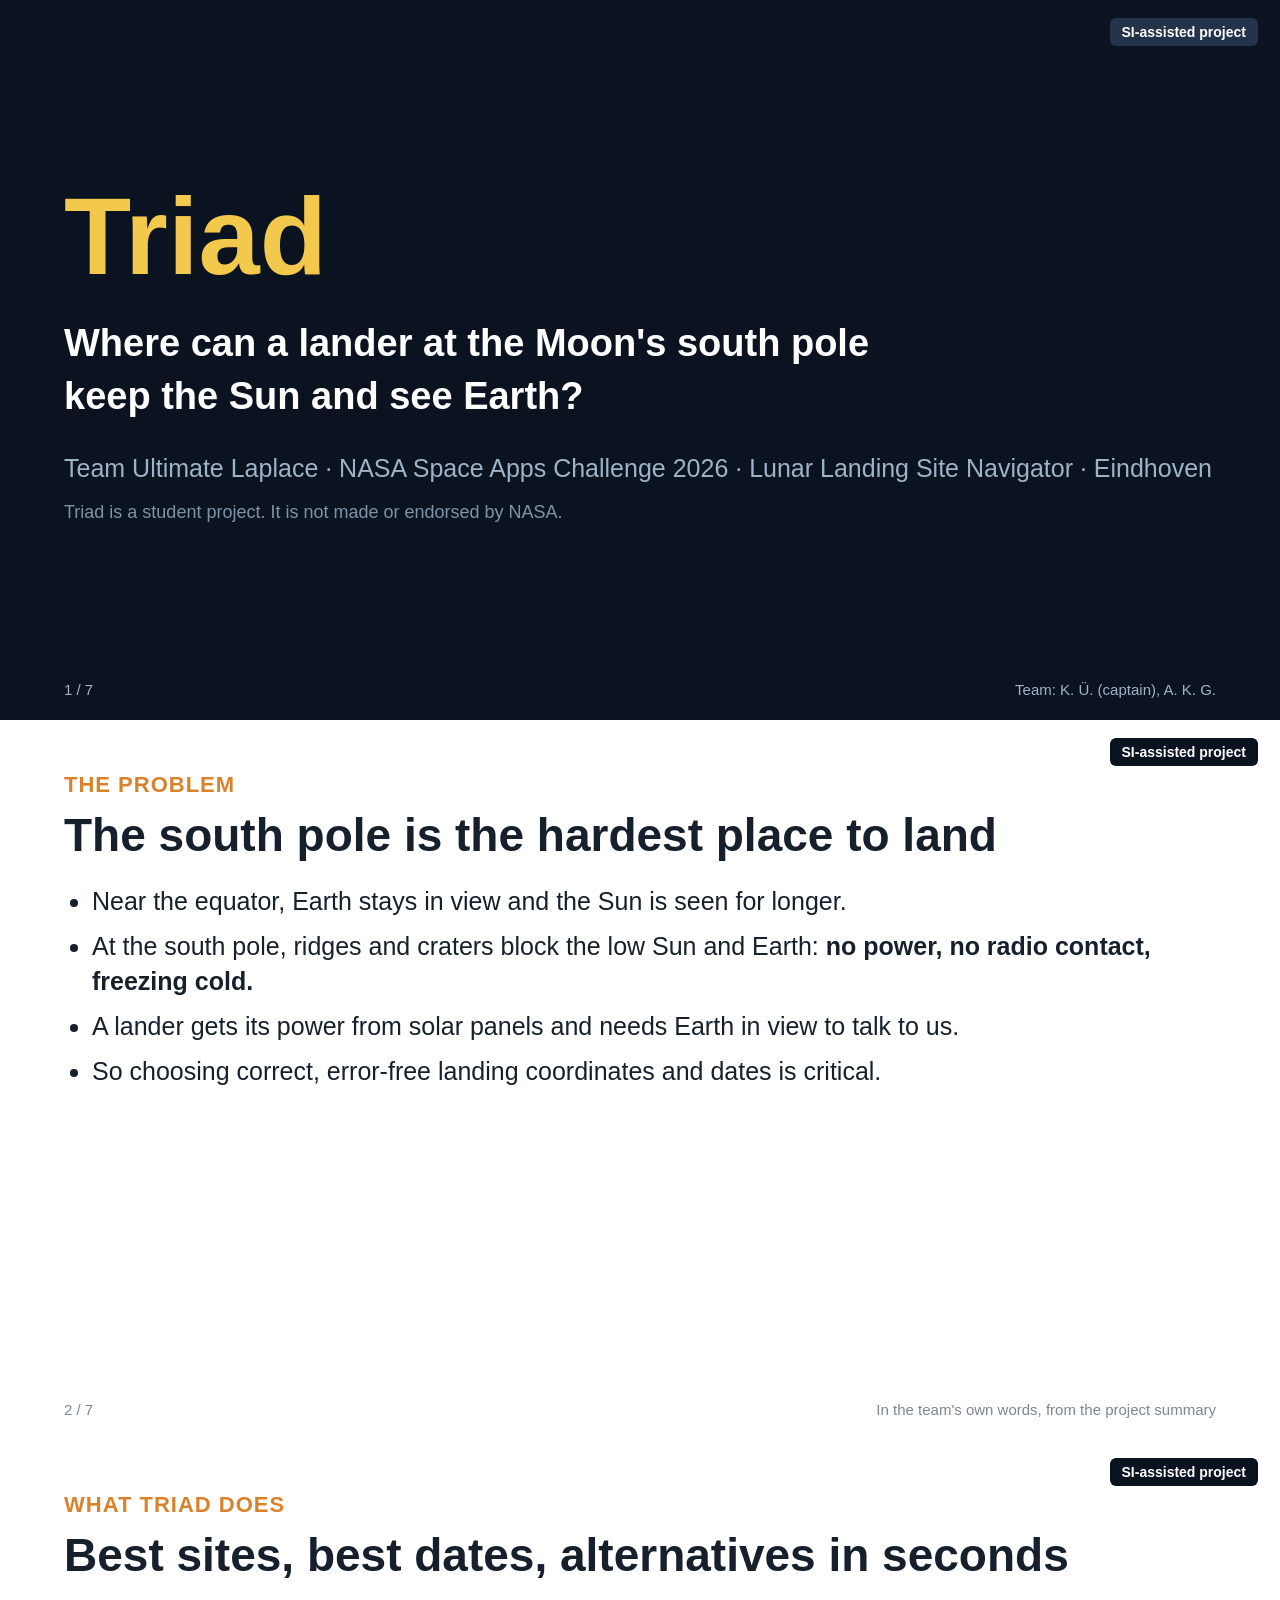
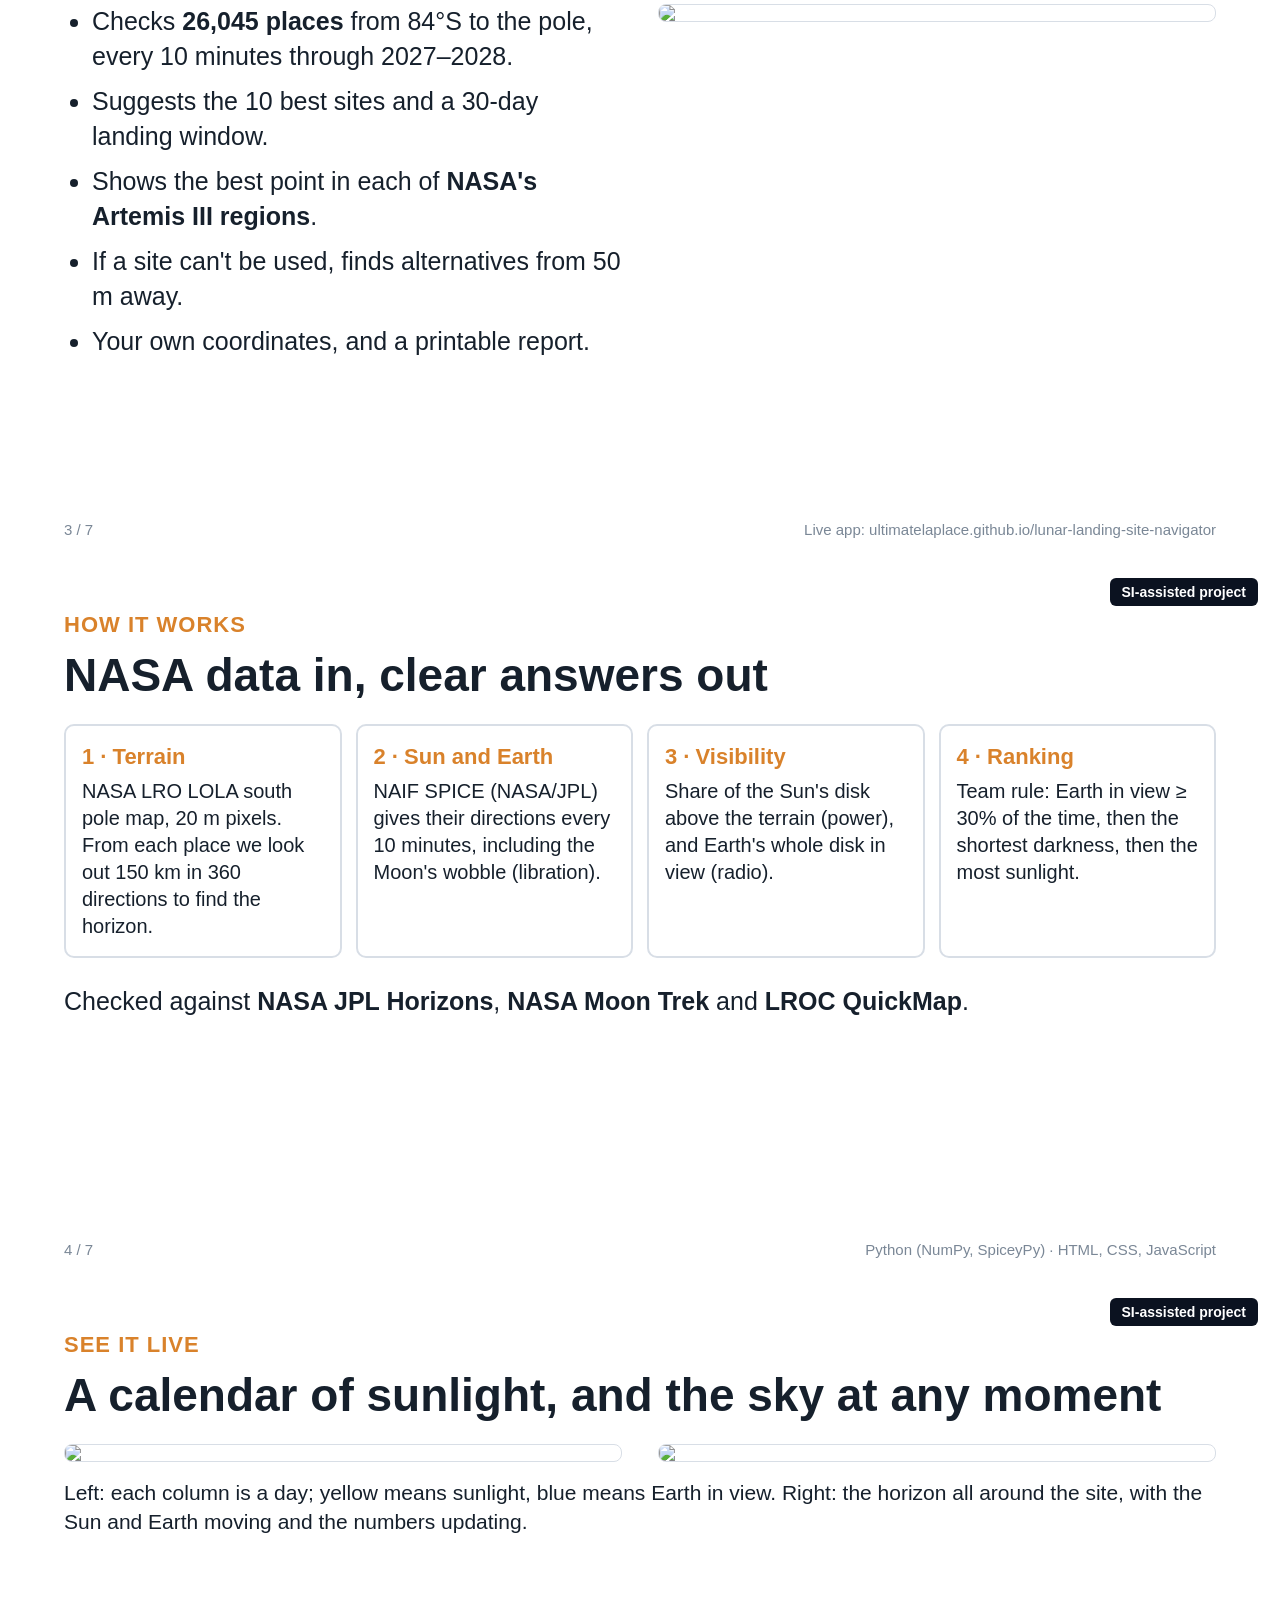
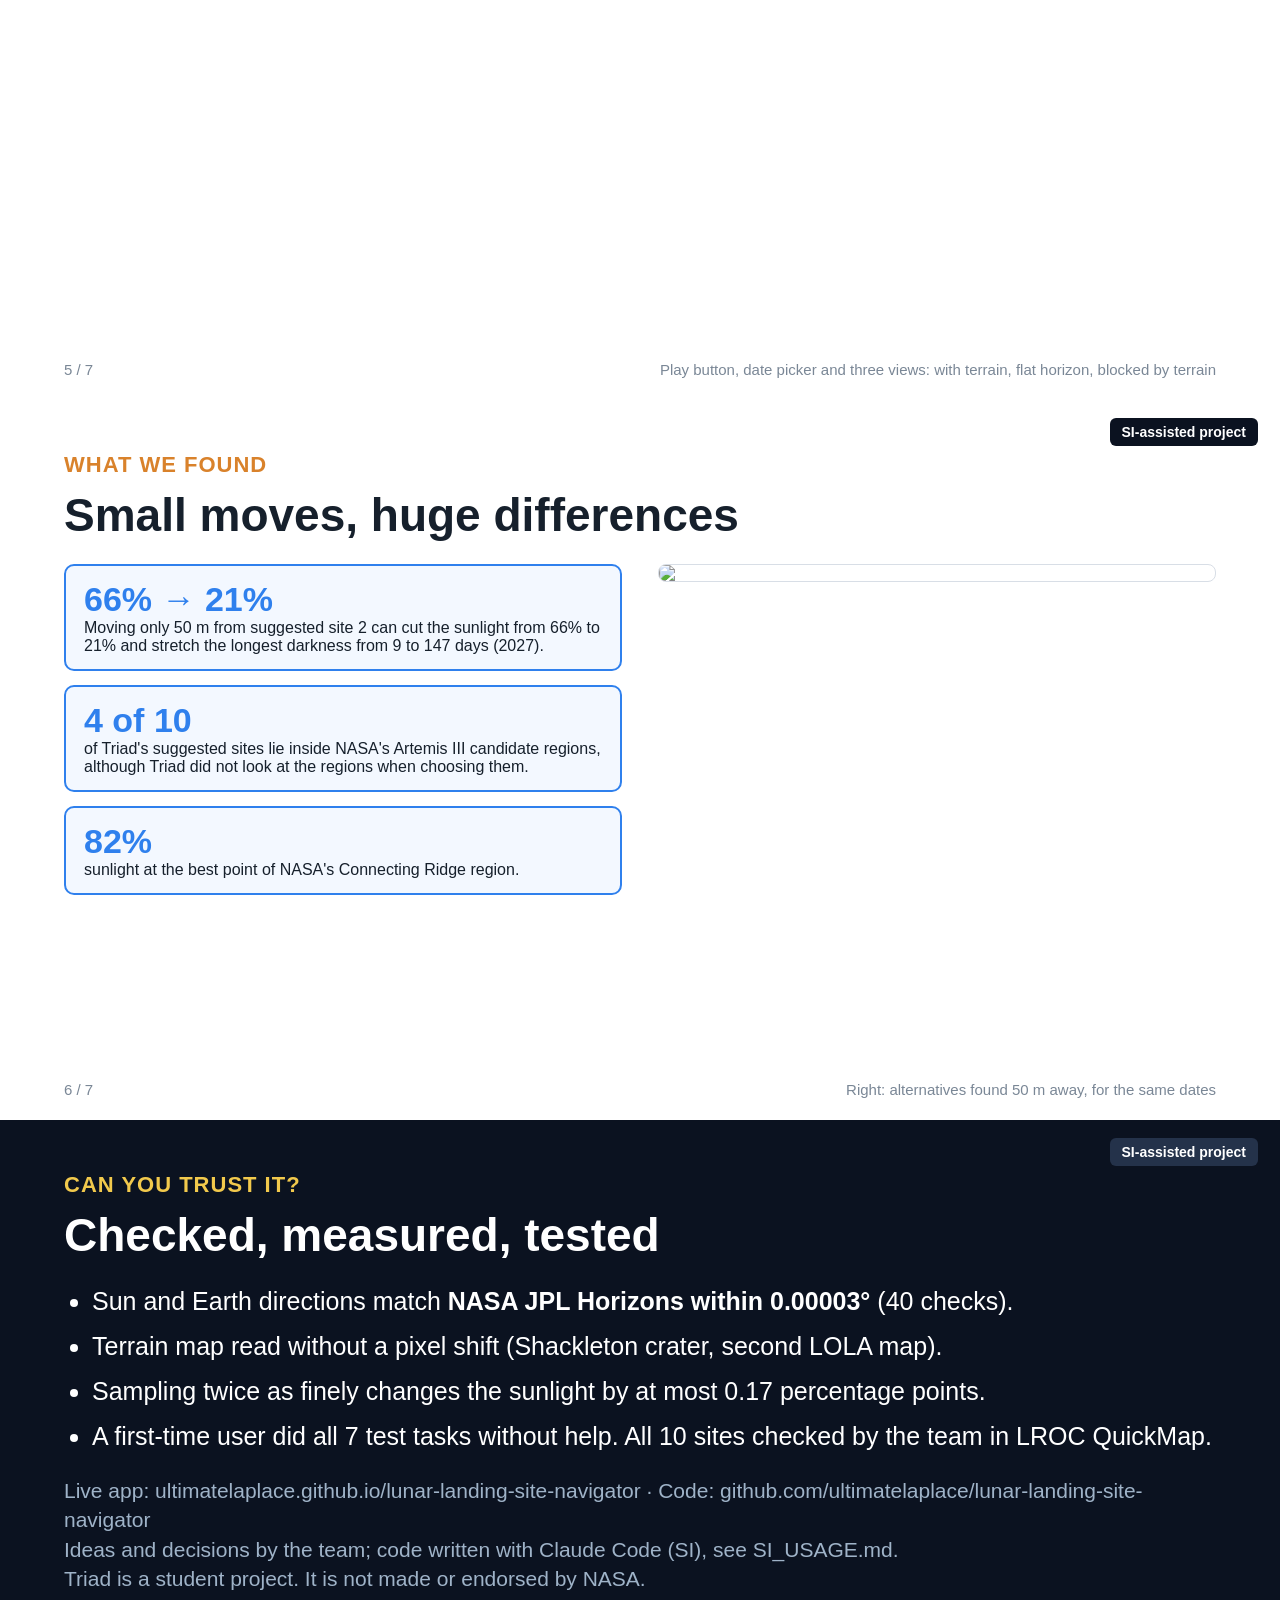
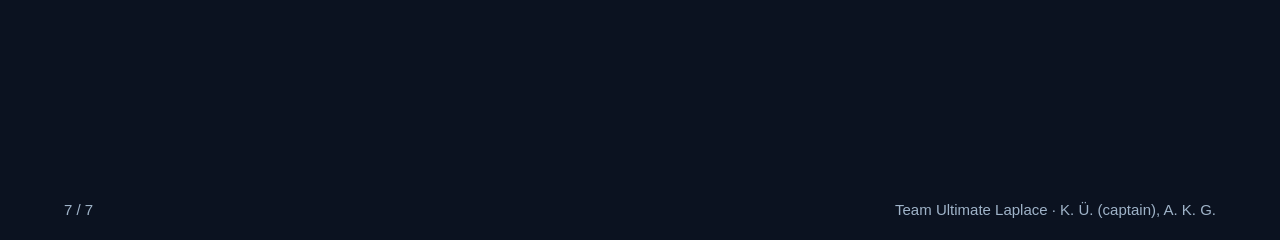
==== demo/slides.html @ da269c13 "Add the demo video, slides and their scripts; remove the Moon Trek logo; state that Triad is not end" ====
<!doctype html>
<html lang="en"><head><meta charset="utf-8"><title>Triad · 7 slides</title>
<style>
@page { size: 1280px 720px; margin: 0; }
* { box-sizing: border-box; margin: 0; padding: 0; }
body { font-family: Arial, Helvetica, sans-serif; color: #16202c; }
.s { width: 1280px; height: 720px; padding: 52px 64px; position: relative; page-break-after: always; overflow: hidden; background: #fff; }
.dark { background: #0b1220; color: #fff; }
h1 { font-size: 46px; margin-bottom: 22px; }
h2 { font-size: 22px; color: #d9822b; text-transform: uppercase; letter-spacing: 1px; margin-bottom: 10px; }
p, li { font-size: 25px; line-height: 1.4; }
ul { margin-left: 28px; } li { margin-bottom: 10px; }
.foot { position: absolute; left: 64px; right: 64px; bottom: 22px; font-size: 15px; color: #7a8796; display: flex; justify-content: space-between; }
.dark .foot { color: #9fb3c8; }
.si { position: absolute; top: 18px; right: 22px; background: #0b1220; color: #fff; font-size: 14px; font-weight: bold; padding: 6px 12px; border-radius: 6px; }
.dark .si { background: #24324a; }
.two { display: grid; grid-template-columns: 1fr 1fr; gap: 36px; align-items: start; }
img { width: 100%; border: 1px solid #d8dee6; border-radius: 8px; }
.big { font-size: 64px; font-weight: bold; color: #f2c94c; }
.box { border: 2px solid #2f80ed; border-radius: 10px; padding: 14px 18px; background: #f3f8ff; margin-bottom: 14px; }
.box b { font-size: 34px; display: block; color: #2f80ed; }
.flow { display: flex; gap: 14px; align-items: stretch; margin-top: 18px; }
.flow div { flex: 1; border: 2px solid #d8dee6; border-radius: 10px; padding: 16px; font-size: 20px; line-height: 1.35; }
.flow b { display: block; font-size: 22px; margin-bottom: 6px; color: #d9822b; }
</style></head><body>

<section class="s dark"><span class="si">SI-assisted project</span>
  <div style="margin-top:120px">
    <div class="big" style="font-size:110px">Triad</div>
    <p style="font-size:38px;font-weight:bold;margin-top:18px">Where can a lander at the Moon's south pole<br>keep the Sun and see Earth?</p>
    <p style="margin-top:28px;color:#9fb3c8">Team Ultimate Laplace · NASA Space Apps Challenge 2026 · Lunar Landing Site Navigator · Eindhoven</p>
    <p style="margin-top:14px;color:#7f93a8;font-size:18px">Triad is a student project. It is not made or endorsed by NASA.</p>
  </div>
  <div class="foot"><span>1 / 7</span><span>Team: K. Ü. (captain), A. K. G.</span></div>
</section>

<section class="s"><span class="si">SI-assisted project</span>
  <h2>The problem</h2><h1>The south pole is the hardest place to land</h1>
  <ul>
    <li>Near the equator, Earth stays in view and the Sun is seen for longer.</li>
    <li>At the south pole, ridges and craters block the low Sun and Earth: <b>no power, no radio contact, freezing cold.</b></li>
    <li>A lander gets its power from solar panels and needs Earth in view to talk to us.</li>
    <li>So choosing correct, error-free landing coordinates and dates is critical.</li>
  </ul>
  <div class="foot"><span>2 / 7</span><span>In the team's own words, from the project summary</span></div>
</section>

<section class="s"><span class="si">SI-assisted project</span>
  <h2>What Triad does</h2><h1>Best sites, best dates, alternatives in seconds</h1>
  <div class="two"><ul>
    <li>Checks <b>26,045 places</b> from 84°S to the pole, every 10 minutes through 2027–2028.</li>
    <li>Suggests the 10 best sites and a 30-day landing window.</li>
    <li>Shows the best point in each of <b>NASA's Artemis III regions</b>.</li>
    <li>If a site can't be used, finds alternatives from 50 m away.</li>
    <li>Your own coordinates, and a printable report.</li>
  </ul><img src="site.png"></div>
  <div class="foot"><span>3 / 7</span><span>Live app: ultimatelaplace.github.io/lunar-landing-site-navigator</span></div>
</section>

<section class="s"><span class="si">SI-assisted project</span>
  <h2>How it works</h2><h1>NASA data in, clear answers out</h1>
  <div class="flow">
    <div><b>1 · Terrain</b>NASA LRO LOLA south pole map, 20 m pixels. From each place we look out 150 km in 360 directions to find the horizon.</div>
    <div><b>2 · Sun and Earth</b>NAIF SPICE (NASA/JPL) gives their directions every 10 minutes, including the Moon's wobble (libration).</div>
    <div><b>3 · Visibility</b>Share of the Sun's disk above the terrain (power), and Earth's whole disk in view (radio).</div>
    <div><b>4 · Ranking</b>Team rule: Earth in view ≥ 30% of the time, then the shortest darkness, then the most sunlight.</div>
  </div>
  <p style="margin-top:26px">Checked against <b>NASA JPL Horizons</b>, <b>NASA Moon Trek</b> and <b>LROC QuickMap</b>.</p>
  <div class="foot"><span>4 / 7</span><span>Python (NumPy, SpiceyPy) · HTML, CSS, JavaScript</span></div>
</section>

<section class="s"><span class="si">SI-assisted project</span>
  <h2>See it live</h2><h1>A calendar of sunlight, and the sky at any moment</h1>
  <div class="two"><img src="year.png"><img src="horizon.png"></div>
  <p style="margin-top:16px;font-size:21px">Left: each column is a day; yellow means sunlight, blue means Earth in view. Right: the horizon all around the site, with the Sun and Earth moving and the numbers updating.</p>
  <div class="foot"><span>5 / 7</span><span>Play button, date picker and three views: with terrain, flat horizon, blocked by terrain</span></div>
</section>

<section class="s"><span class="si">SI-assisted project</span>
  <h2>What we found</h2><h1>Small moves, huge differences</h1>
  <div class="two"><div>
    <div class="box"><b>66% → 21%</b>Moving only 50 m from suggested site 2 can cut the sunlight from 66% to 21% and stretch the longest darkness from 9 to 147 days (2027).</div>
    <div class="box"><b>4 of 10</b>of Triad's suggested sites lie inside NASA's Artemis III candidate regions, although Triad did not look at the regions when choosing them.</div>
    <div class="box"><b>82%</b>sunlight at the best point of NASA's Connecting Ridge region.</div>
  </div><img src="alternatives.png"></div>
  <div class="foot"><span>6 / 7</span><span>Right: alternatives found 50 m away, for the same dates</span></div>
</section>

<section class="s dark"><span class="si">SI-assisted project</span>
  <h2 style="color:#f2c94c">Can you trust it?</h2><h1>Checked, measured, tested</h1>
  <ul>
    <li>Sun and Earth directions match <b>NASA JPL Horizons within 0.00003°</b> (40 checks).</li>
    <li>Terrain map read without a pixel shift (Shackleton crater, second LOLA map).</li>
    <li>Sampling twice as finely changes the sunlight by at most 0.17 percentage points.</li>
    <li>A first-time user did all 7 test tasks without help. All 10 sites checked by the team in LROC QuickMap.</li>
  </ul>
  <p style="margin-top:22px;color:#9fb3c8;font-size:21px">Live app: ultimatelaplace.github.io/lunar-landing-site-navigator · Code: github.com/ultimatelaplace/lunar-landing-site-navigator<br>Ideas and decisions by the team; code written with Claude Code (SI), see SI_USAGE.md.<br>Triad is a student project. It is not made or endorsed by NASA.</p>
  <div class="foot"><span>7 / 7</span><span>Team Ultimate Laplace · K. Ü. (captain), A. K. G.</span></div>
</section>
</body></html>
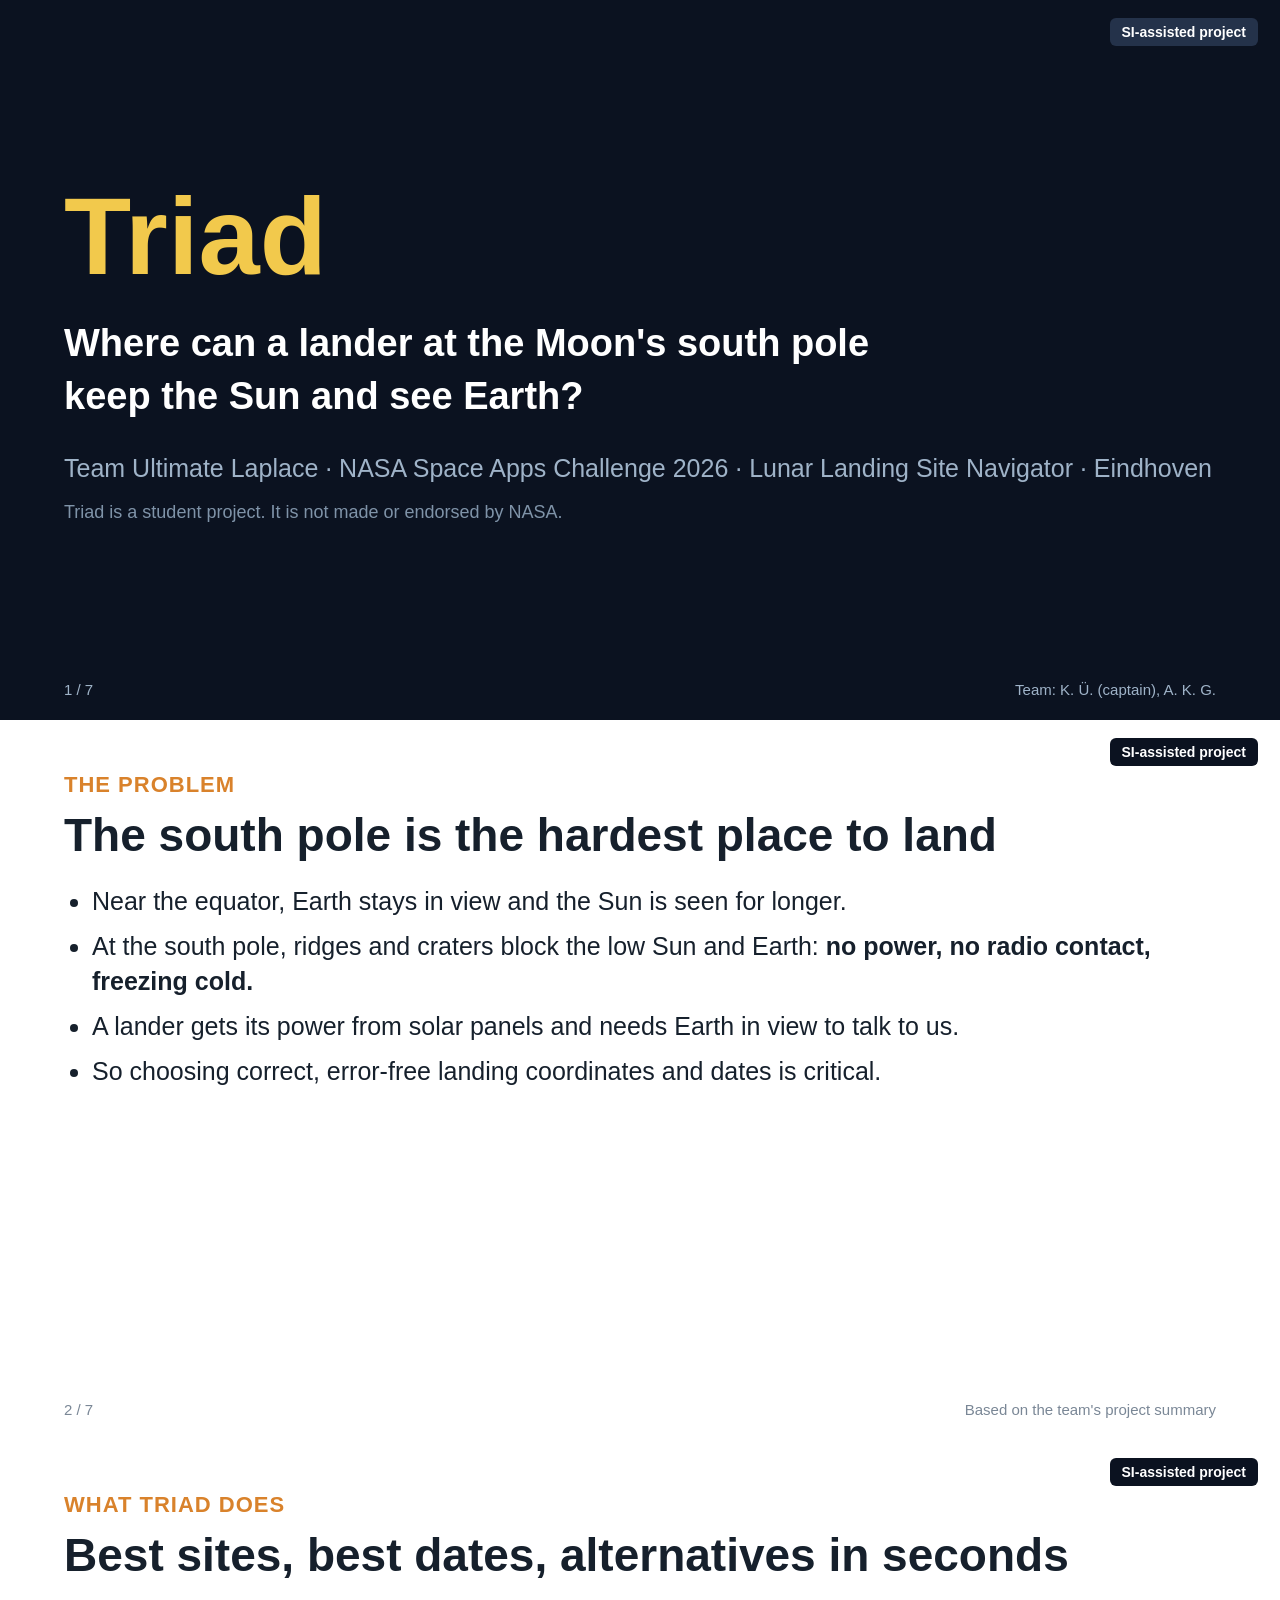
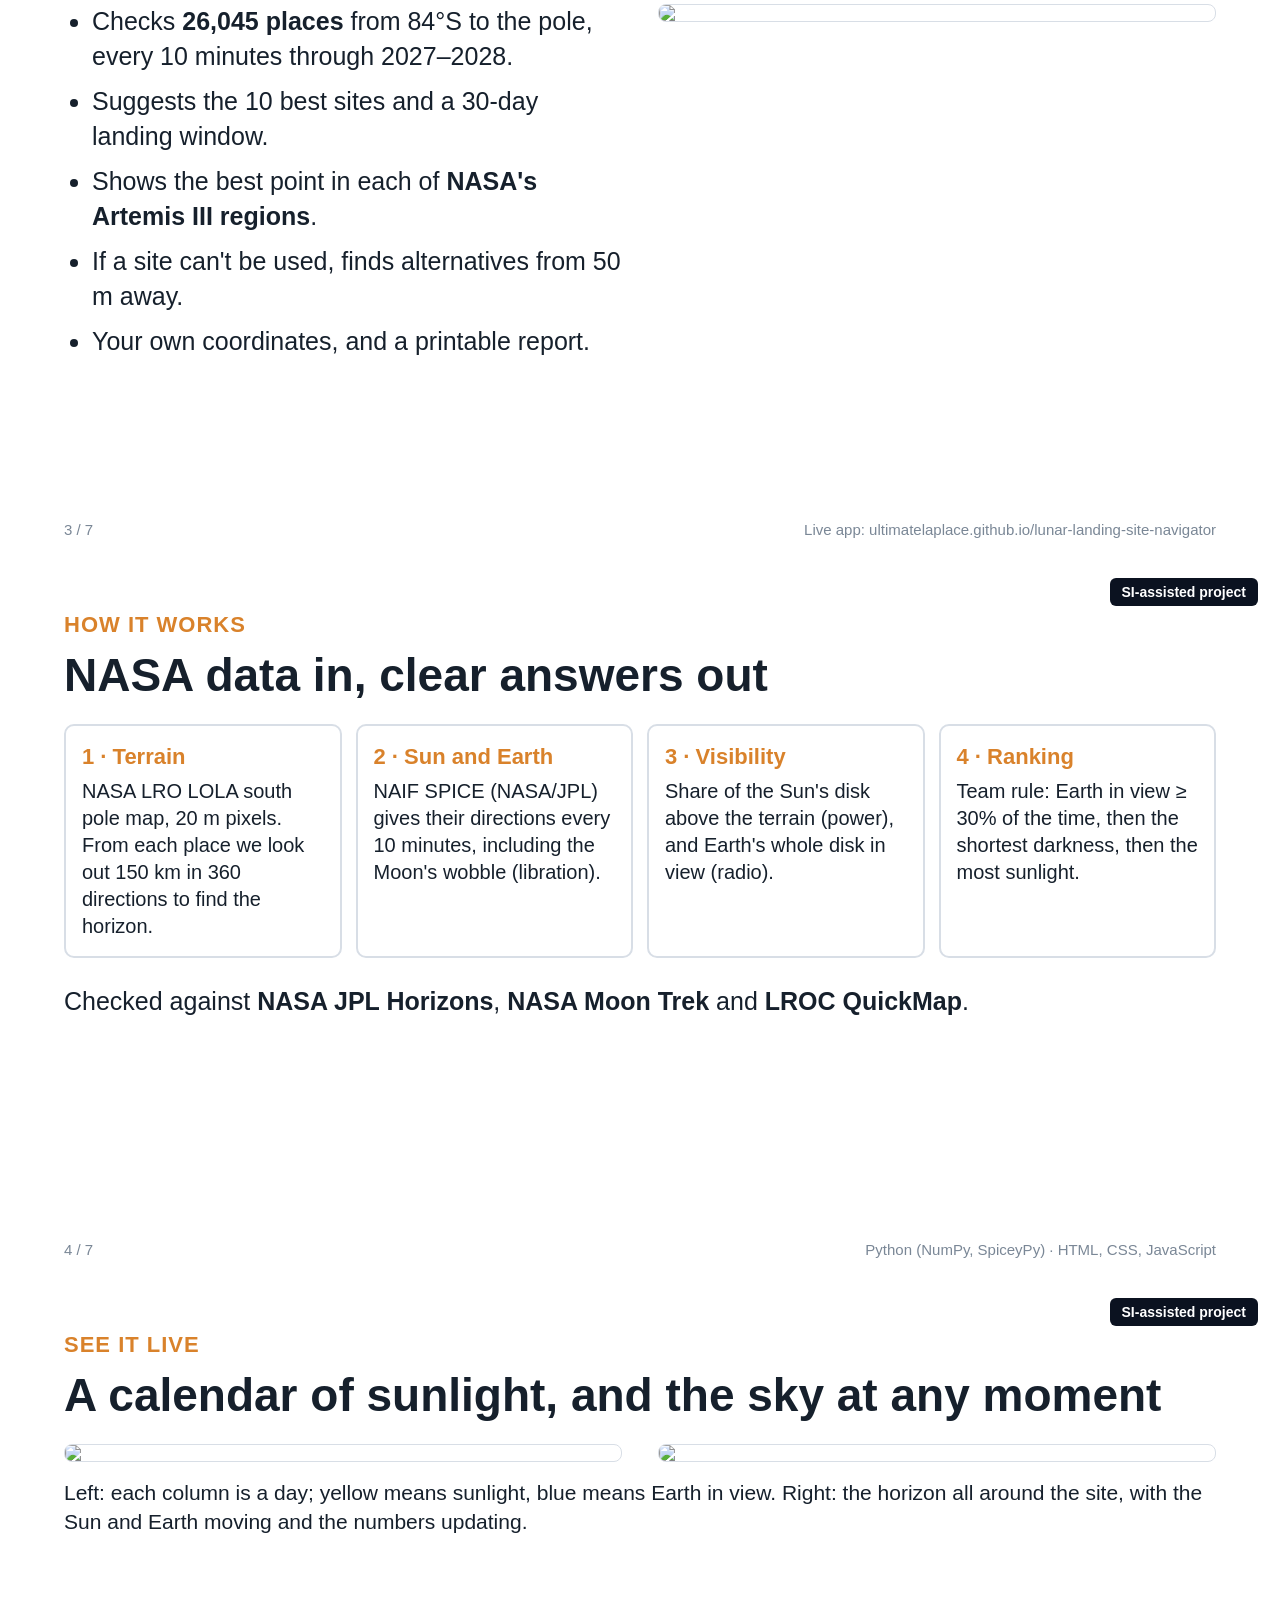
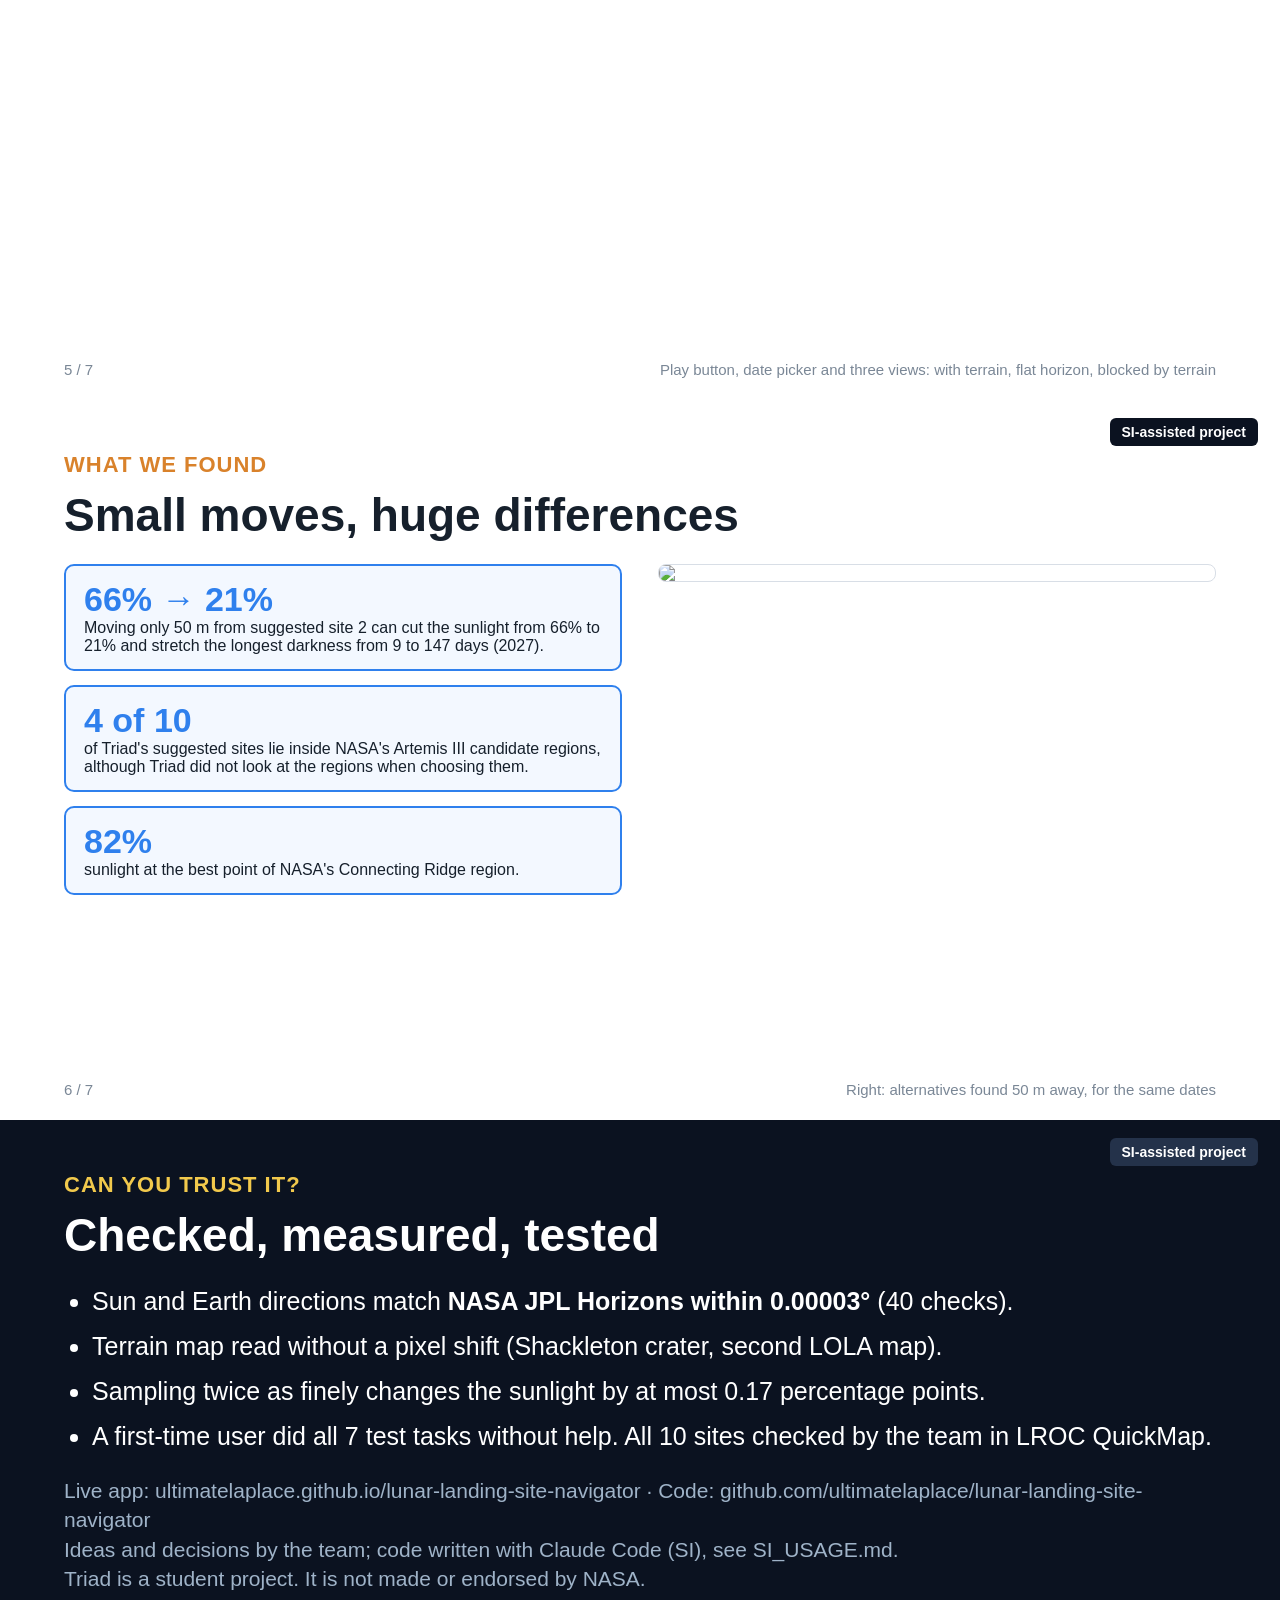
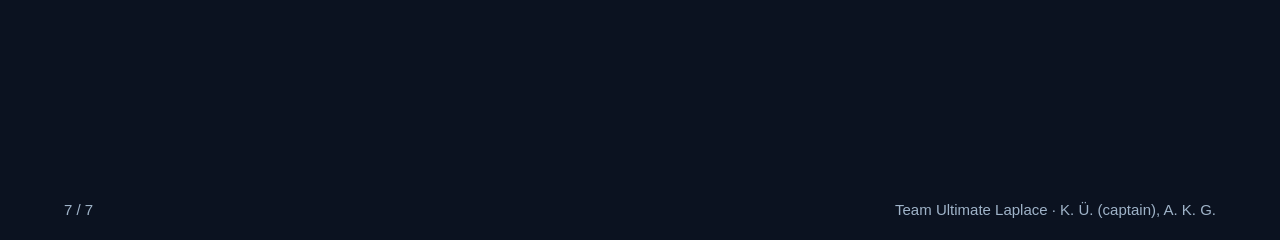
==== commit 37617953: "Wording fixes in the video hook and slide 2 Co-Authored-By: Claude Opus 5.5 <noreply@anthropic.com>" ====
--- a/demo/slides.html
+++ b/demo/slides.html
@@ -42,7 +42,7 @@
     <li>A lander gets its power from solar panels and needs Earth in view to talk to us.</li>
     <li>So choosing correct, error-free landing coordinates and dates is critical.</li>
   </ul>
-  <div class="foot"><span>2 / 7</span><span>In the team's own words, from the project summary</span></div>
+  <div class="foot"><span>2 / 7</span><span>Based on the team's project summary</span></div>
 </section>
 
 <section class="s"><span class="si">SI-assisted project</span>
